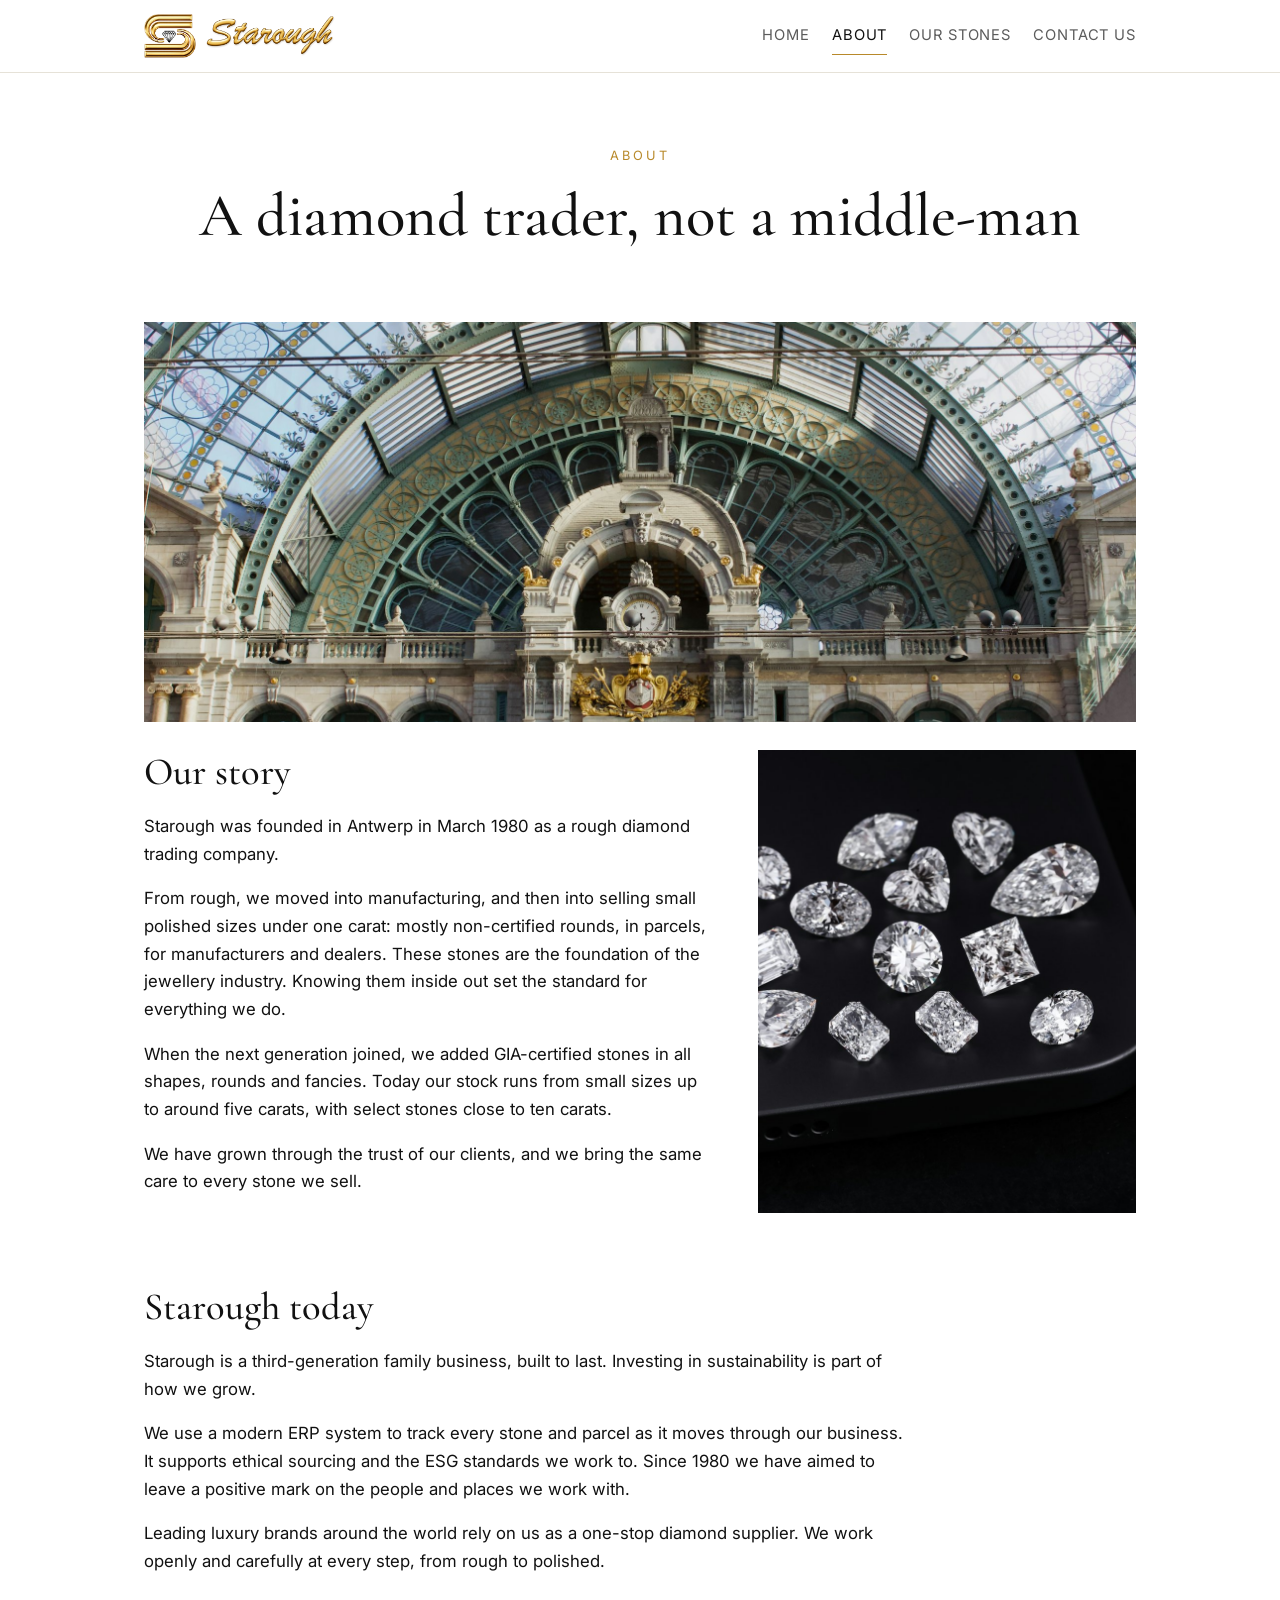
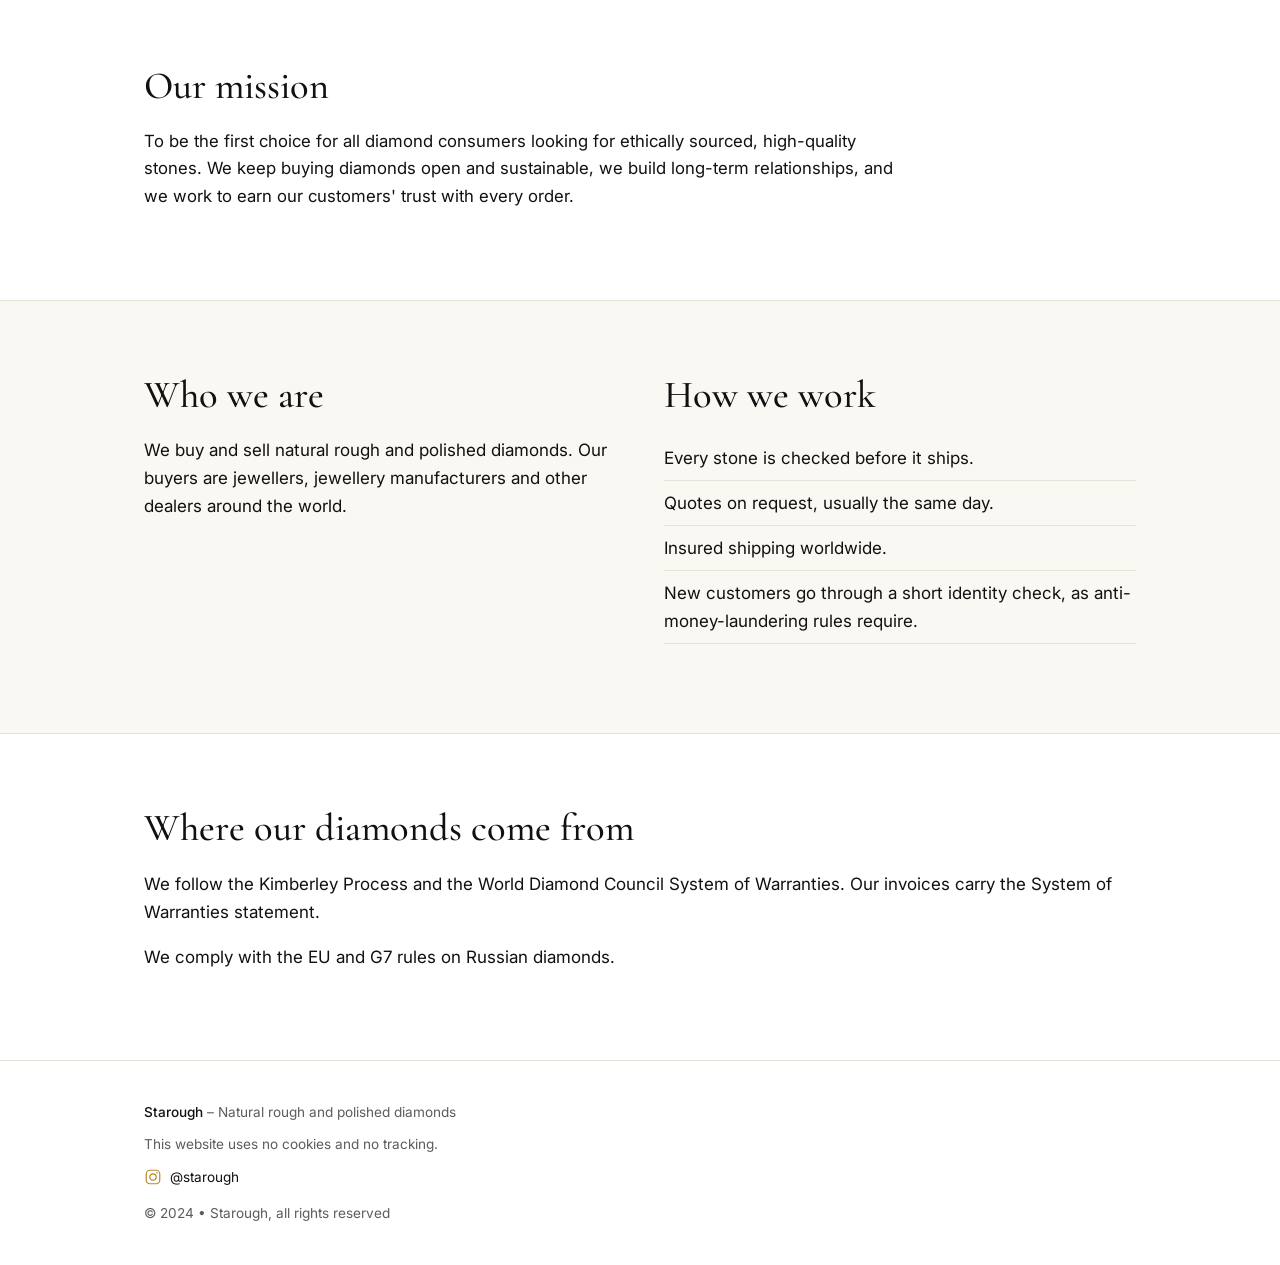
==== about.html @ c6b20c92 "Starough website: 4 pages, logo, photos, contact map, enquiry form (switched off) Co-Authored-By: Cl" ====
<!doctype html>
<html lang="en">
<head>
<meta charset="utf-8">
<meta name="viewport" content="width=device-width, initial-scale=1">
<title>About · Starough</title>
<meta name="description" content="Starough: natural rough and polished diamonds. Antwerp and Hong Kong.">
<link rel="preconnect" href="https://fonts.googleapis.com">
<link rel="preconnect" href="https://fonts.gstatic.com" crossorigin>
<link href="https://fonts.googleapis.com/css2?family=Cormorant+Garamond:wght@500&family=Inter:wght@400;500&display=swap" rel="stylesheet">
<link rel="stylesheet" href="style.css">
<link rel="icon" type="image/png" sizes="64x64" href="favicon.png">
<link rel="icon" type="image/png" sizes="256x256" href="favicon-256.png">
<link rel="apple-touch-icon" href="apple-touch-icon.png">
</head>
<body>
<header class="site">
  <div class="wrap">
    <a class="brand" href="index.html" aria-label="Starough home">
      <img src="logo.png" alt="" onerror="this.style.display='none'">
      <img class="name" src="name.png" alt="Starough">
    </a>
    <nav>
      <a href="index.html">Home</a>
      <a href="about.html" aria-current="page">About</a>
      <a href="stones.html">Our stones</a>
      <a href="contact.html">Contact Us</a>
    </nav>
  </div>
</header>
<main>
<div class="page-head wrap">
  <div class="eyebrow">About</div>
  <h1>A diamond trader, not a middle-man</h1>
</div>
<div class="wrap"><figure class="banner"><img src="images/about-antwerp.jpg" alt="Antwerp Central Station" loading="lazy"></figure></div>
<section class="story" style="padding-top:20px">
  <div class="wrap">
    <div class="story-grid">
      <div>
    <h2>Our story</h2>
    <p>Starough was founded in Antwerp in March 1980 as a rough diamond trading company.</p>
    <p>From rough, we moved into manufacturing, and then into selling small polished sizes under one carat: mostly non-certified rounds, in parcels, for manufacturers and dealers. These stones are the foundation of the jewellery industry. Knowing them inside out set the standard for everything we do.</p>
    <p>When the next generation joined, we added GIA-certified stones in all shapes, rounds and fancies. Today our stock runs from small sizes up to around five carats, with select stones close to ten carats.</p>
    <p>We have grown through the trust of our clients, and we bring the same care to every stone we sell.</p>
      </div>
      <figure class="side-photo"><img src="images/about-shapes.jpg" alt="Polished diamonds in many shapes" loading="lazy"></figure>
    </div>
  </div>
</section>
<section class="story" style="padding-top:0">
  <div class="wrap">
    <h2>Starough today</h2>
    <p>Starough is a third-generation family business, built to last. Investing in sustainability is part of how we grow.</p>
    <p>We use a modern ERP system to track every stone and parcel as it moves through our business. It supports ethical sourcing and the ESG standards we work to. Since 1980 we have aimed to leave a positive mark on the people and places we work with.</p>
    <p>Leading luxury brands around the world rely on us as a one-stop diamond supplier. We work openly and carefully at every step, from rough to polished.</p>
  </div>
</section>
<section class="story" style="padding-top:0">
  <div class="wrap">
    <h2>Our mission</h2>
    <p>To be the first choice for all diamond consumers looking for ethically sourced, high-quality stones. We keep buying diamonds open and sustainable, we build long-term relationships, and we work to earn our customers' trust with every order.</p>
  </div>
</section>
<section class="soft">
  <div class="wrap two">
    <div>
      <h2>Who we are</h2>
      <p>We buy and sell natural rough and polished diamonds. Our buyers are jewellers, jewellery manufacturers and other dealers around the world.</p>
    </div>
    <div>
      <h2>How we work</h2>
      <ul class="plain">
        <li>Every stone is checked before it ships.</li>
        <li>Quotes on request, usually the same day.</li>
        <li>Insured shipping worldwide.</li>
        <li>New customers go through a short identity check, as anti-money-laundering rules require.</li>
      </ul>
    </div>
  </div>
</section>
<section>
  <div class="wrap">
    <h2>Where our diamonds come from</h2>
    <p>We follow the Kimberley Process and the World Diamond Council System of Warranties. Our invoices carry the System of Warranties statement.</p>
    <p>We comply with the EU and G7 rules on Russian diamonds.</p>
  </div>
</section>
</main>
<footer class="site">
  <div class="wrap">
    <div><strong>Starough</strong> – Natural rough and polished diamonds</div>
    <div>This website uses no cookies and no tracking.</div>
    <div><a class="insta" href="https://www.instagram.com/starough/" target="_blank" rel="noopener"><svg viewBox="0 0 24 24" width="18" height="18" aria-hidden="true"><rect x="3" y="3" width="18" height="18" rx="5" fill="none" stroke="currentColor" stroke-width="1.6"/><circle cx="12" cy="12" r="4.2" fill="none" stroke="currentColor" stroke-width="1.6"/><circle cx="17.3" cy="6.7" r="1.1" fill="currentColor"/></svg><span>@starough</span></a></div>
    <div>© 2024 • Starough, all rights reserved</div>
  </div>
</footer>
</body>
</html>
---- style.css ----
/* Starough website — white, black, thin gold */
:root {
  --ink: #111111;
  --muted: #5c5c5c;
  --line: #e6e2d8;
  --gold: #b8892a;
  --paper: #ffffff;
  --soft: #faf8f3;
  --todo: #fff3b0;
}
* { box-sizing: border-box; }
html { -webkit-text-size-adjust: 100%; }
body {
  margin: 0;
  background: var(--paper);
  color: var(--ink);
  font-family: "Inter", system-ui, -apple-system, "Segoe UI", sans-serif;
  font-size: 17px;
  line-height: 1.65;
}
a { color: var(--ink); text-decoration-color: var(--gold); text-underline-offset: 3px; }
a:hover { color: var(--gold); }
h1, h2, h3 {
  font-family: "Cormorant Garamond", Georgia, serif;
  font-weight: 500;
  line-height: 1.15;
  margin: 0 0 0.5em;
}
h1 { font-size: clamp(2.4rem, 6vw, 3.8rem); }
h2 { font-size: clamp(1.8rem, 4vw, 2.4rem); }
h3 { font-size: 1.45rem; }
p { margin: 0 0 1em; }
.wrap { max-width: 1040px; margin: 0 auto; padding: 0 24px; }

/* Header */
header.site {
  border-bottom: 1px solid var(--line);
  position: sticky; top: 0; background: rgba(255,255,255,0.96); z-index: 10;
}
header.site .wrap { display: flex; align-items: center; justify-content: space-between; gap: 16px; min-height: 72px; flex-wrap: wrap; }
.brand { display: flex; align-items: center; gap: 10px; text-decoration: none; }
.brand img { height: 44px; width: auto; }
.brand span {
  font-family: "Brush Script MT", "Brush Script Std", cursive; font-size: 2.8rem; letter-spacing: 0.01em;
  padding: 2px 6px; line-height: 1;
  color: #c8962e; /* fallback for old browsers */
  /* polished gold tubes, like the logo: two bright bands of light with deep bronze between */
  background: linear-gradient(180deg,
    #4a2a02 0%, #a8690f 10%, #f7d06a 24%, #fffbe8 31%, #ffd25e 38%,
    #b2730f 50%, #6e4106 55%, #c98d21 64%, #ffe39a 76%, #fff4cf 80%,
    #d79a2a 90%, #5a3404 100%);
  -webkit-background-clip: text; background-clip: text;
  -webkit-text-fill-color: transparent;
  -webkit-text-stroke: 0.9px #5e3805;
  filter: drop-shadow(0 -0.5px 0 rgba(255, 245, 205, 0.9))
          drop-shadow(0 1.5px 0 #6b3f05)
          drop-shadow(0 4px 4px rgba(60, 35, 0, 0.35));
}
.brand img, .hero-logo { mix-blend-mode: multiply; }
nav { display: flex; gap: 22px; flex-wrap: wrap; }
nav a { text-decoration: none; font-size: 0.92rem; letter-spacing: 0.06em; text-transform: uppercase; color: var(--muted); padding: 6px 0; border-bottom: 1px solid transparent; }
nav a:hover, nav a[aria-current="page"] { color: var(--ink); border-bottom-color: var(--gold); }

/* Hero */
.hero { padding: 96px 0 80px; text-align: center; border-bottom: 1px solid var(--line); }
.hero p.lead { font-size: 1.2rem; color: var(--muted); max-width: 620px; margin: 0 auto 2em; }
.eyebrow { font-size: 0.8rem; letter-spacing: 0.22em; text-transform: uppercase; color: var(--gold); margin-bottom: 1.2em; }
.rule { width: 56px; height: 1px; background: var(--gold); margin: 0 auto 28px; border: 0; }
.btn { display: inline-block; padding: 13px 28px; border: 1px solid var(--ink); text-decoration: none; font-size: 0.88rem; letter-spacing: 0.12em; text-transform: uppercase; margin: 6px; }
.btn.solid { background: var(--ink); color: #fff; }
.btn.solid:hover { background: var(--gold); border-color: var(--gold); color: #fff; }
.btn:hover { border-color: var(--gold); }

/* Sections */
section { padding: 72px 0; }
section.soft { background: var(--soft); border-top: 1px solid var(--line); border-bottom: 1px solid var(--line); }
.page-head { padding: 72px 0 40px; text-align: center; }
.page-head p { color: var(--muted); max-width: 640px; margin: 0 auto; }
.grid { display: grid; gap: 28px; grid-template-columns: repeat(auto-fit, minmax(260px, 1fr)); }
.card { border: 1px solid var(--line); padding: 30px; background: #fff; }
.card h3 { margin-bottom: 0.4em; }
.card p:last-child { margin-bottom: 0; }
.muted { color: var(--muted); }
.note { border-left: 2px solid var(--gold); padding: 4px 0 4px 18px; color: var(--muted); }
ul.plain { list-style: none; padding: 0; margin: 0 0 1em; }
ul.plain li { padding: 8px 0; border-bottom: 1px solid var(--line); }
.two { display: grid; gap: 48px; grid-template-columns: repeat(auto-fit, minmax(300px, 1fr)); align-items: start; }
dl.office { margin: 0; }
dl.office dt { font-size: 0.78rem; letter-spacing: 0.16em; text-transform: uppercase; color: var(--gold); margin-top: 14px; }
dl.office dd { margin: 2px 0 0; }

/* Details still to fill in — remove this highlight once real details are in */
.todo { background: var(--todo); padding: 0 4px; }

/* Footer */
footer.site { border-top: 1px solid var(--line); padding: 40px 0; font-size: 0.85rem; color: var(--muted); }
footer.site .wrap { display: grid; gap: 10px; }
footer.site strong { color: var(--ink); font-weight: 500; }

@media (max-width: 600px) {
  body { font-size: 16px; }
  .wrap { padding: 0 16px; }
  .hero { padding: 64px 0 56px; }
  section { padding: 52px 0; }
  nav { gap: 16px; }
}

.hero-logo { width: 150px; height: auto; display: block; margin: 0 auto 28px; }
.brand img.name { height: 40px; mix-blend-mode: normal; }
@media (max-width: 600px) { .brand img { height: 36px; } .brand img.name { height: 32px; } }

/* Contact map */
figure.map { margin: 0; border: 1px solid var(--line); background: var(--soft); }
figure.map svg { display: block; width: 100%; height: auto; }
.land { fill: #e9e4d8; stroke: #fff; stroke-width: 0.6; }
.hl { fill: #e4cf98; stroke: #fff; stroke-width: 0.6; }
.pin { cursor: pointer; outline: none; }
.pin .dot { fill: var(--gold); stroke: #fff; stroke-width: 2.5; }
.pin .halo { fill: transparent; }
.pin .pulse { fill: none; stroke: var(--gold); stroke-width: 2; opacity: 0; }
.pin text { font-family: "Inter", sans-serif; font-size: 17px; letter-spacing: 0.06em; fill: var(--muted); paint-order: stroke; stroke: #faf8f3; stroke-width: 5px; }
.pin:hover .dot, .pin:focus-visible .dot, .pin.on .dot { fill: var(--ink); }
.pin.on text, .pin:hover text { fill: var(--ink); font-weight: 500; }
.pin.on .pulse { animation: pulse 2s ease-out infinite; }
@keyframes pulse { 0% { r: 8; opacity: .9; } 100% { r: 26; opacity: 0; } }
@media (prefers-reduced-motion: reduce) { .pin.on .pulse { animation: none; } }
.tabs { display: flex; flex-wrap: wrap; gap: 8px; margin: 24px 0; }
.tab { font: inherit; font-size: 0.85rem; letter-spacing: 0.1em; text-transform: uppercase; background: #fff; color: var(--muted); border: 1px solid var(--line); padding: 10px 18px; cursor: pointer; }
.tab:hover { border-color: var(--gold); color: var(--ink); }
.tab[aria-selected="true"] { background: var(--ink); border-color: var(--ink); color: #fff; }
.places { display: grid; gap: 20px; }
.place { border: 1px solid var(--line); border-top: 2px solid var(--gold); padding: 28px 30px; max-width: 560px; animation: fadein .35s ease; }
.place h3 { margin-bottom: 0.1em; }
.place .co { color: var(--muted); margin-bottom: 0.4em; }
@keyframes fadein { from { opacity: 0; transform: translateY(6px); } to { opacity: 1; transform: none; } }
@media (max-width: 600px) { .pin text { font-size: 36px; stroke-width: 8px; } .pin .dot { r: 13; } .tab { flex: 1 1 40%; } .place { padding: 22px; } }

/* contact: all four addresses shown */
.places { grid-template-columns: repeat(auto-fit, minmax(220px, 1fr)); margin-top: 28px; }
.place { max-width: none; animation: none; transition: border-color .2s, box-shadow .2s; }
.place.on { border-color: var(--gold); box-shadow: 0 0 0 1px var(--gold); }
.pin.static { cursor: default; pointer-events: none; }

/* Enquiry form */
.enquiry { border: 1px solid var(--line); border-top: 2px solid var(--gold); padding: 36px; }
.fgrid { display: grid; gap: 18px 24px; grid-template-columns: repeat(auto-fit, minmax(240px, 1fr)); margin: 24px 0 8px; }
.enquiry label { display: block; font-size: 0.78rem; letter-spacing: 0.12em; text-transform: uppercase; color: var(--muted); }
.enquiry input:not([type=checkbox]), .enquiry select, .enquiry textarea {
  display: block; width: 100%; margin-top: 6px; font: inherit; font-size: 16px; color: var(--ink);
  background: #fff; border: 1px solid var(--line); border-radius: 0; padding: 11px 12px; text-transform: none; letter-spacing: normal; }
.enquiry input:focus, .enquiry select:focus, .enquiry textarea:focus { outline: none; border-color: var(--gold); box-shadow: 0 0 0 1px var(--gold); }
.enquiry fieldset { border: 0; padding: 0; margin: 18px 0; display: flex; flex-wrap: wrap; gap: 10px 24px; }
.enquiry legend { font-size: 0.78rem; letter-spacing: 0.12em; text-transform: uppercase; color: var(--muted); margin-bottom: 10px; padding: 0; }
.enquiry label.check { display: flex; align-items: center; gap: 8px; text-transform: none; letter-spacing: normal; font-size: 1rem; color: var(--ink); }
.enquiry label.check input { accent-color: var(--gold); width: 18px; height: 18px; }
.enquiry label.full { margin-bottom: 14px; }
.enquiry .small { font-size: 0.85rem; }
.enquiry .btn { margin: 4px 0 0; cursor: pointer; font: inherit; font-size: 0.88rem; letter-spacing: 0.12em; }
.enquiry .btn:disabled { opacity: .6; cursor: wait; }
.form-msg { margin: 14px 0 0; min-height: 1.4em; }
.form-msg.ok { color: #2f6b3a; } .form-msg.err { color: #9a3b1b; }
.hp { position: absolute; left: -9999px; }
@media (max-width: 600px) { .enquiry { padding: 22px 18px; } }
@media (max-width: 600px) { nav { gap: 14px; } nav a { font-size: 0.78rem; letter-spacing: 0.04em; } }
h1.eyebrow { font-family: "Inter", system-ui, sans-serif; font-size: 0.8rem; font-weight: 400; line-height: 1.4; margin: 0; }
.story .wrap > * { max-width: 760px; }
.story p { font-size: 1.05rem; }
.grid-2 { grid-template-columns: repeat(auto-fit, minmax(min(100%, 420px), 1fr)); }

/* Photos */
figure { margin: 0; }
.photo-band { height: clamp(240px, 42vw, 520px); overflow: hidden; background: #000; }
.photo-band img, .banner img, .split img, .card-img img, .side-photo img { display: block; width: 100%; height: 100%; object-fit: cover; }
.banner { height: clamp(200px, 32vw, 400px); overflow: hidden; margin-bottom: 8px; }
.split { display: grid; grid-template-columns: 1fr 1fr; gap: 12px; margin-bottom: 24px; }
.split figure { position: relative; height: clamp(160px, 26vw, 320px); overflow: hidden; }
.split figcaption { position: absolute; left: 0; bottom: 0; padding: 8px 14px; background: rgba(255,255,255,.92); font-size: .78rem; letter-spacing: .14em; text-transform: uppercase; }
.card-img { margin: -30px -30px 22px; height: 210px; overflow: hidden; background: #111; }
.story-grid { display: grid; grid-template-columns: minmax(0, 1.5fr) minmax(0, 1fr); gap: 48px; align-items: start; }
.story .wrap > .story-grid { max-width: none; }
.side-photo { height: 100%; min-height: 360px; max-height: 560px; overflow: hidden; }
@media (max-width: 760px) {
  .story-grid { grid-template-columns: 1fr; gap: 28px; }
  .side-photo { min-height: 0; height: 260px; }
  .split { gap: 8px; }
}

.insta { display: inline-flex; align-items: center; gap: 8px; text-decoration: none; color: var(--ink); }
.insta svg { color: var(--gold); }
.insta:hover span { text-decoration: underline; text-decoration-color: var(--gold); }
.follow { margin-top: 24px; color: var(--muted); display: flex; align-items: center; gap: 10px; flex-wrap: wrap; }
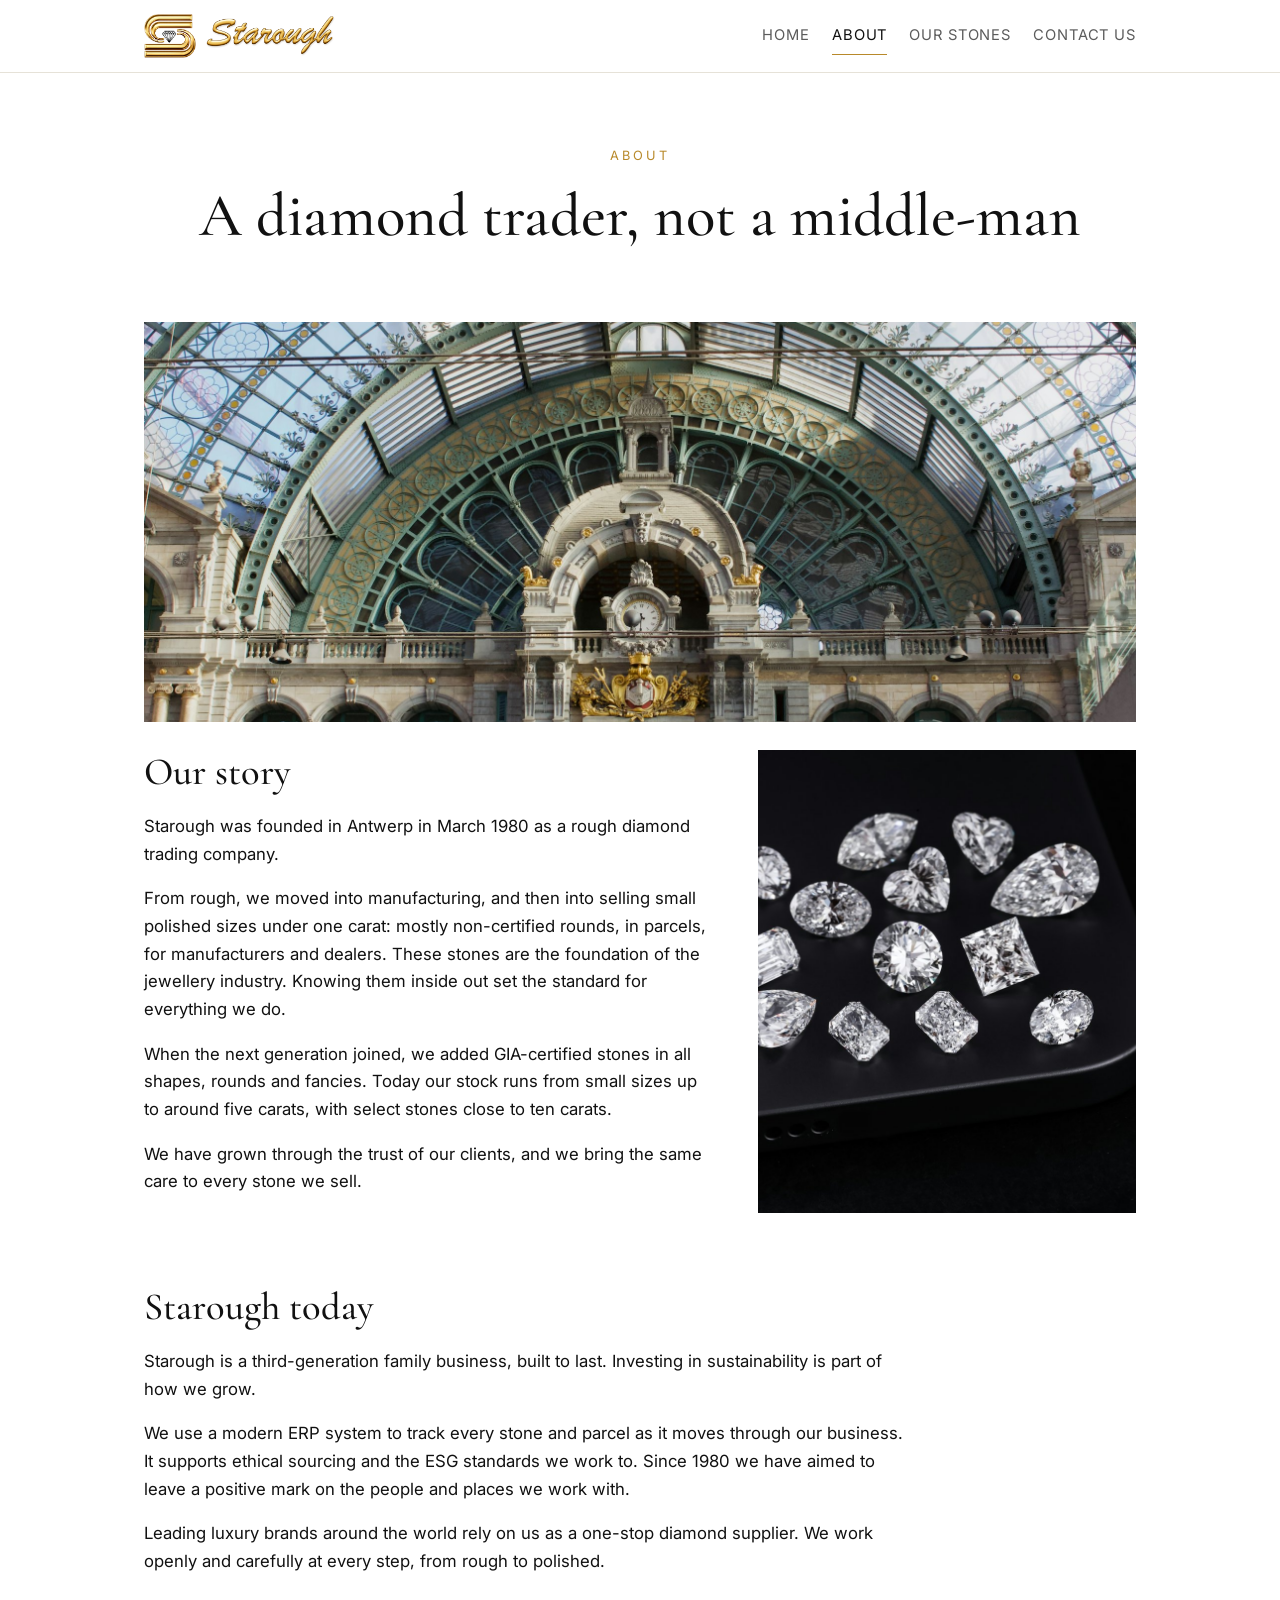
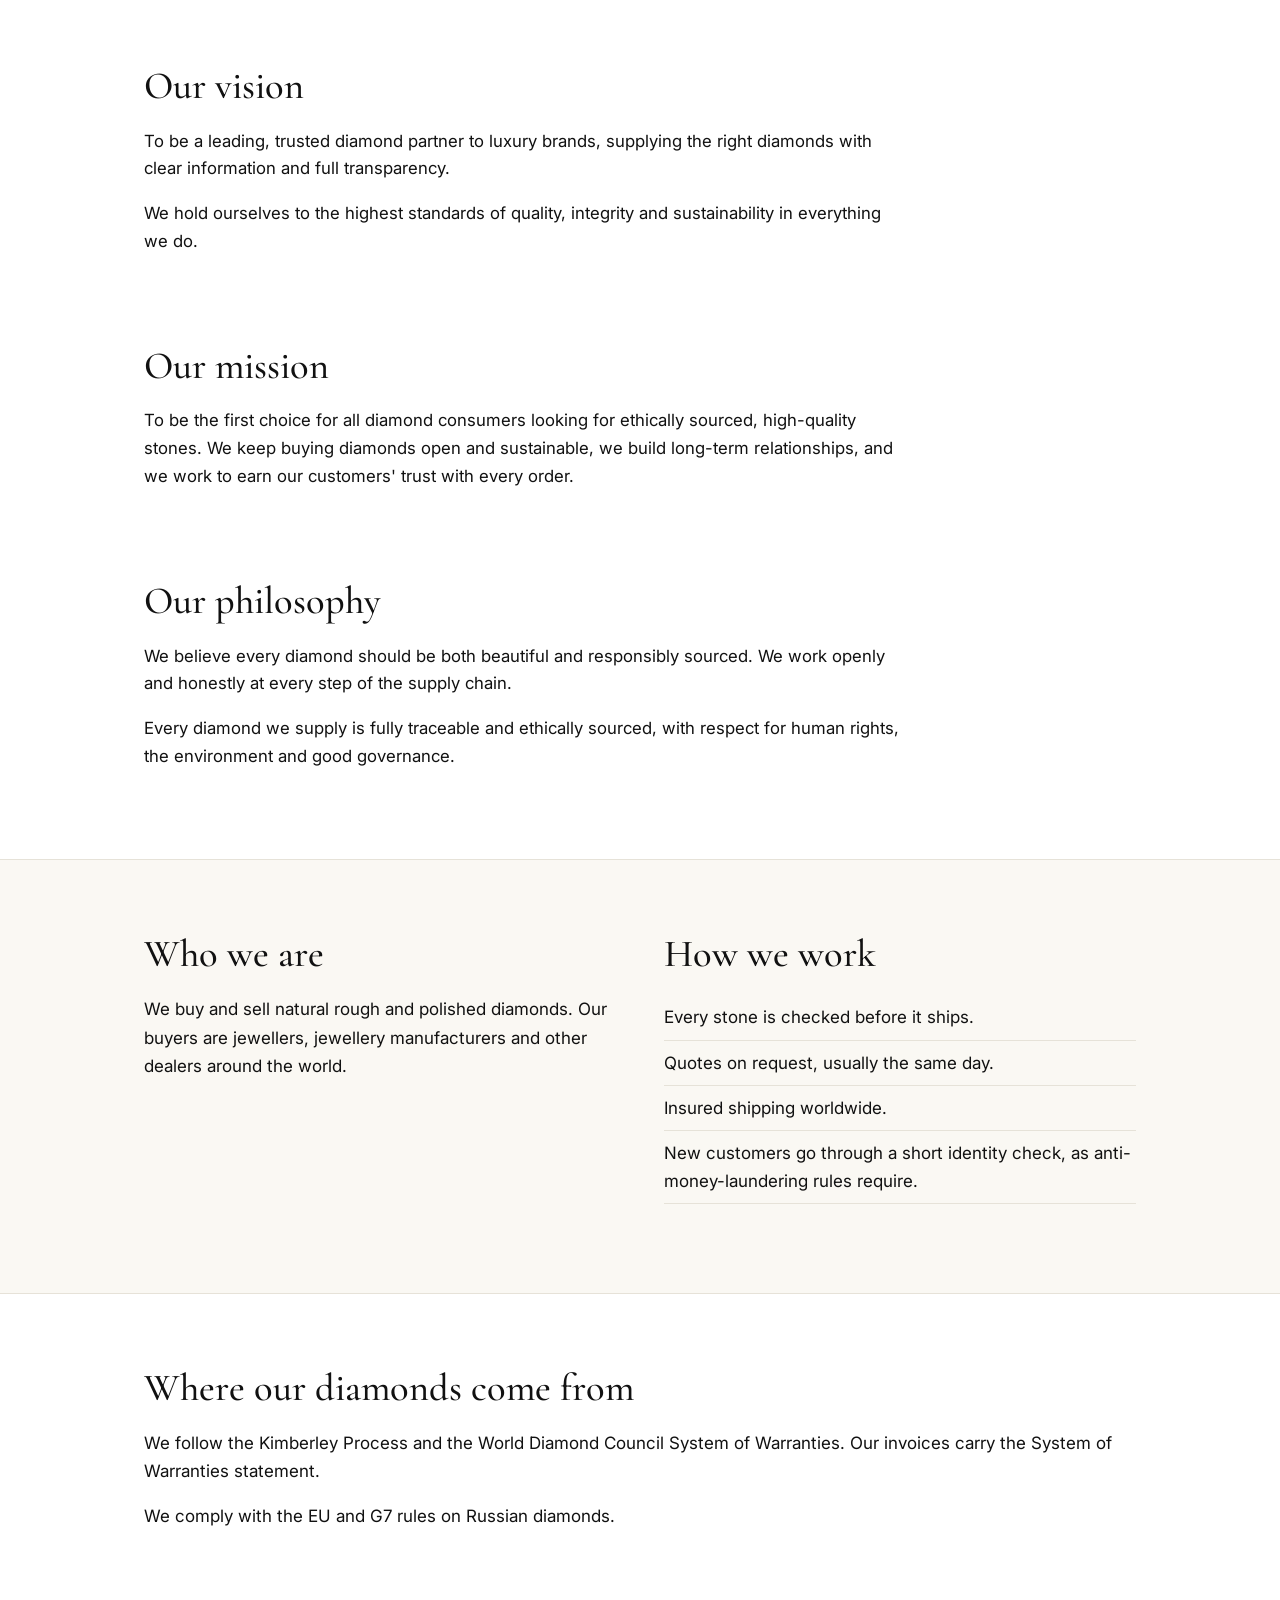
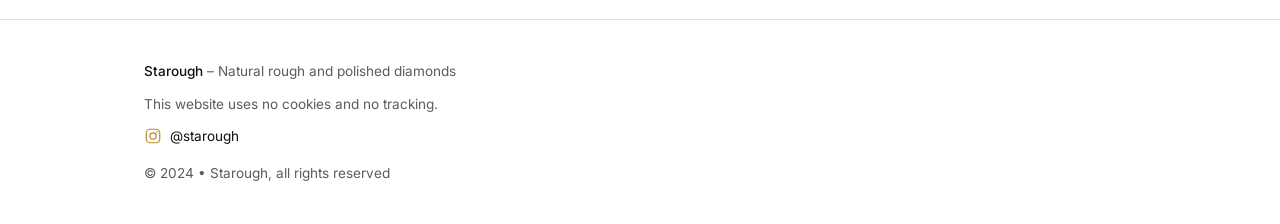
==== commit 5de4b12a: "About page: Our vision and Our philosophy Co-Authored-By: Claude Opus 5.5 <noreply@anthropic.com>" ====
--- a/about.html
+++ b/about.html
@@ -58,8 +58,22 @@
 </section>
 <section class="story" style="padding-top:0">
   <div class="wrap">
+    <h2>Our vision</h2>
+    <p>To be a leading, trusted diamond partner to luxury brands, supplying the right diamonds with clear information and full transparency.</p>
+    <p>We hold ourselves to the highest standards of quality, integrity and sustainability in everything we do.</p>
+  </div>
+</section>
+<section class="story" style="padding-top:0">
+  <div class="wrap">
     <h2>Our mission</h2>
     <p>To be the first choice for all diamond consumers looking for ethically sourced, high-quality stones. We keep buying diamonds open and sustainable, we build long-term relationships, and we work to earn our customers' trust with every order.</p>
+  </div>
+</section>
+<section class="story" style="padding-top:0">
+  <div class="wrap">
+    <h2>Our philosophy</h2>
+    <p>We believe every diamond should be both beautiful and responsibly sourced. We work openly and honestly at every step of the supply chain.</p>
+    <p>Every diamond we supply is fully traceable and ethically sourced, with respect for human rights, the environment and good governance.</p>
   </div>
 </section>
 <section class="soft">
--- a/style.css
+++ b/style.css
@@ -189,3 +189,6 @@
 .insta svg { color: var(--gold); }
 .insta:hover span { text-decoration: underline; text-decoration-color: var(--gold); }
 .follow { margin-top: 24px; color: var(--muted); display: flex; align-items: center; gap: 10px; flex-wrap: wrap; }
+
+.photo-band.duo { display: grid; grid-template-columns: 1fr 1fr; grid-template-rows: 100%; gap: 3px; background: #fff; height: clamp(220px, 34vw, 440px); }
+.photo-band.duo img { min-width: 0; min-height: 0; height: 100%; object-position: center; }
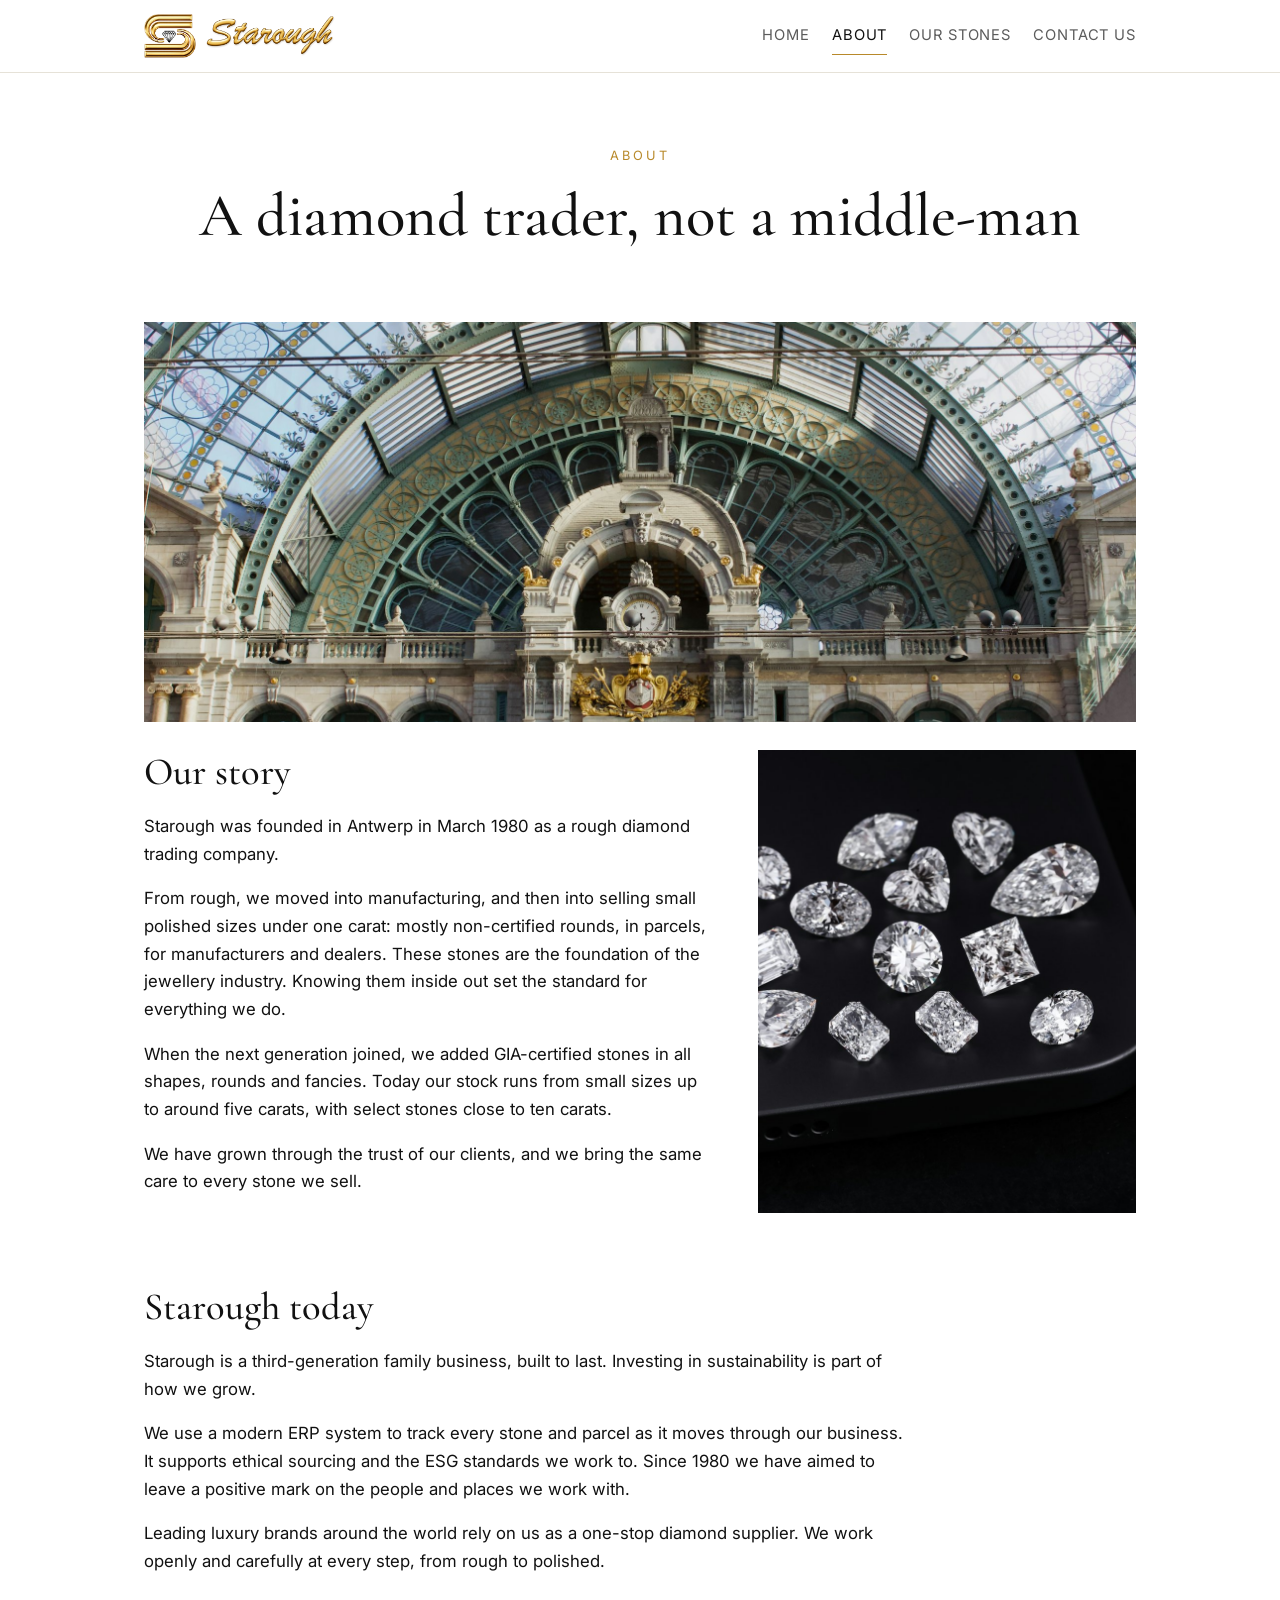
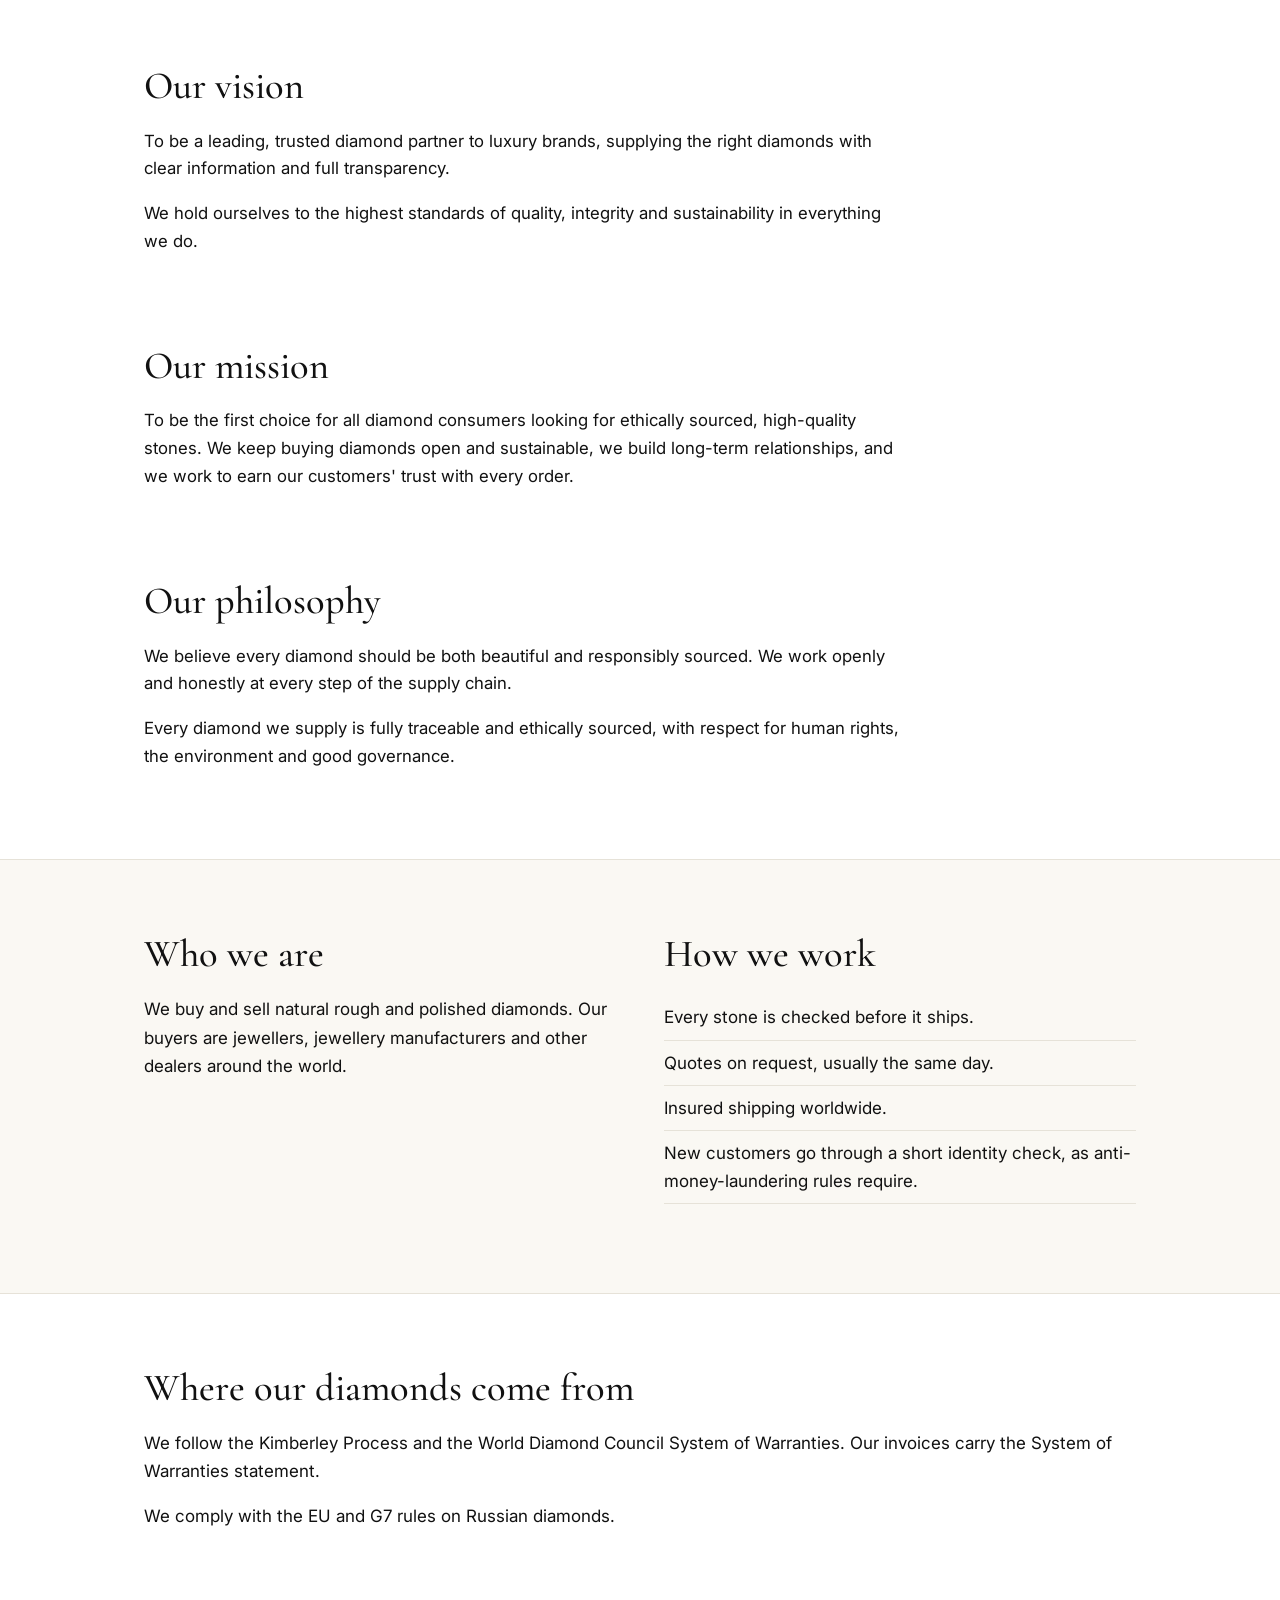
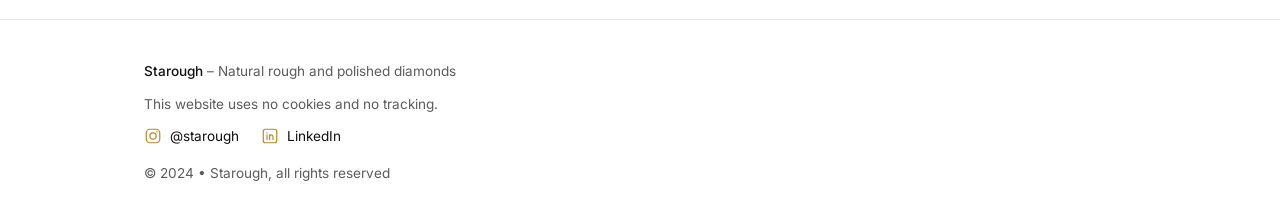
==== commit 8212b61e: "Website: LinkedIn link next to Instagram Co-Authored-By: Claude Opus 5.5 <noreply@anthropic.com>" ====
--- a/about.html
+++ b/about.html
@@ -105,7 +105,7 @@
   <div class="wrap">
     <div><strong>Starough</strong> – Natural rough and polished diamonds</div>
     <div>This website uses no cookies and no tracking.</div>
-    <div><a class="insta" href="https://www.instagram.com/starough/" target="_blank" rel="noopener"><svg viewBox="0 0 24 24" width="18" height="18" aria-hidden="true"><rect x="3" y="3" width="18" height="18" rx="5" fill="none" stroke="currentColor" stroke-width="1.6"/><circle cx="12" cy="12" r="4.2" fill="none" stroke="currentColor" stroke-width="1.6"/><circle cx="17.3" cy="6.7" r="1.1" fill="currentColor"/></svg><span>@starough</span></a></div>
+    <div><span class="socials"><a class="insta" href="https://www.instagram.com/starough/" target="_blank" rel="noopener"><svg viewBox="0 0 24 24" width="18" height="18" aria-hidden="true"><rect x="3" y="3" width="18" height="18" rx="5" fill="none" stroke="currentColor" stroke-width="1.6"/><circle cx="12" cy="12" r="4.2" fill="none" stroke="currentColor" stroke-width="1.6"/><circle cx="17.3" cy="6.7" r="1.1" fill="currentColor"/></svg><span>@starough</span></a><a class="insta" href="https://www.linkedin.com/company/22432444/" target="_blank" rel="noopener"><svg viewBox="0 0 24 24" width="18" height="18" aria-hidden="true"><rect x="3" y="3" width="18" height="18" rx="3" fill="none" stroke="currentColor" stroke-width="1.6"/><path d="M8 10.5v6M8 7.6v.1M11.5 16.5v-6M11.5 13.2c0-1.6 1-2.7 2.4-2.7s2.1 1 2.1 2.7v3.3" fill="none" stroke="currentColor" stroke-width="1.6" stroke-linecap="round"/></svg><span>LinkedIn</span></a></span></div>
     <div>© 2024 • Starough, all rights reserved</div>
   </div>
 </footer>
--- a/style.css
+++ b/style.css
@@ -192,3 +192,6 @@
 
 .photo-band.duo { display: grid; grid-template-columns: 1fr 1fr; grid-template-rows: 100%; gap: 3px; background: #fff; height: clamp(220px, 34vw, 440px); }
 .photo-band.duo img { min-width: 0; min-height: 0; height: 100%; object-position: center; }
+
+.socials { display: inline-flex; gap: 22px; flex-wrap: wrap; }
+.follow .insta + .insta { margin-left: 14px; }
